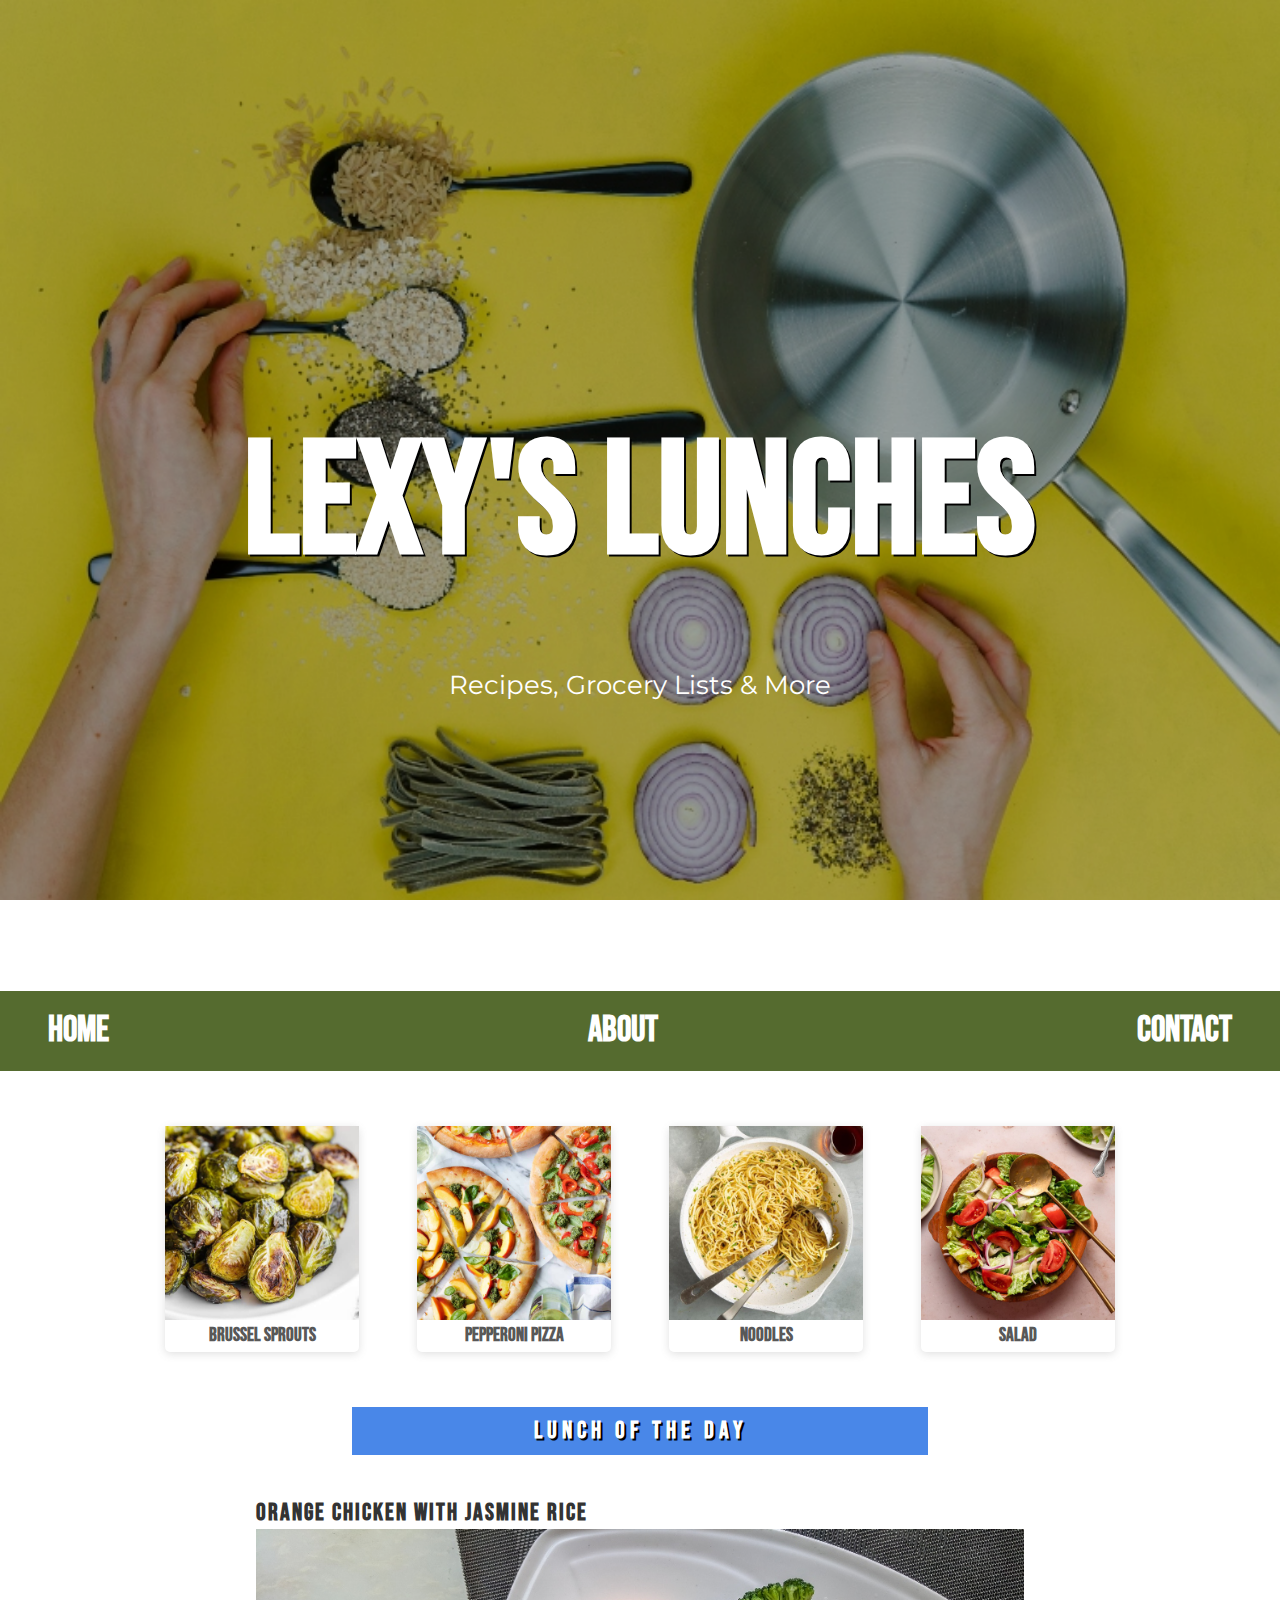
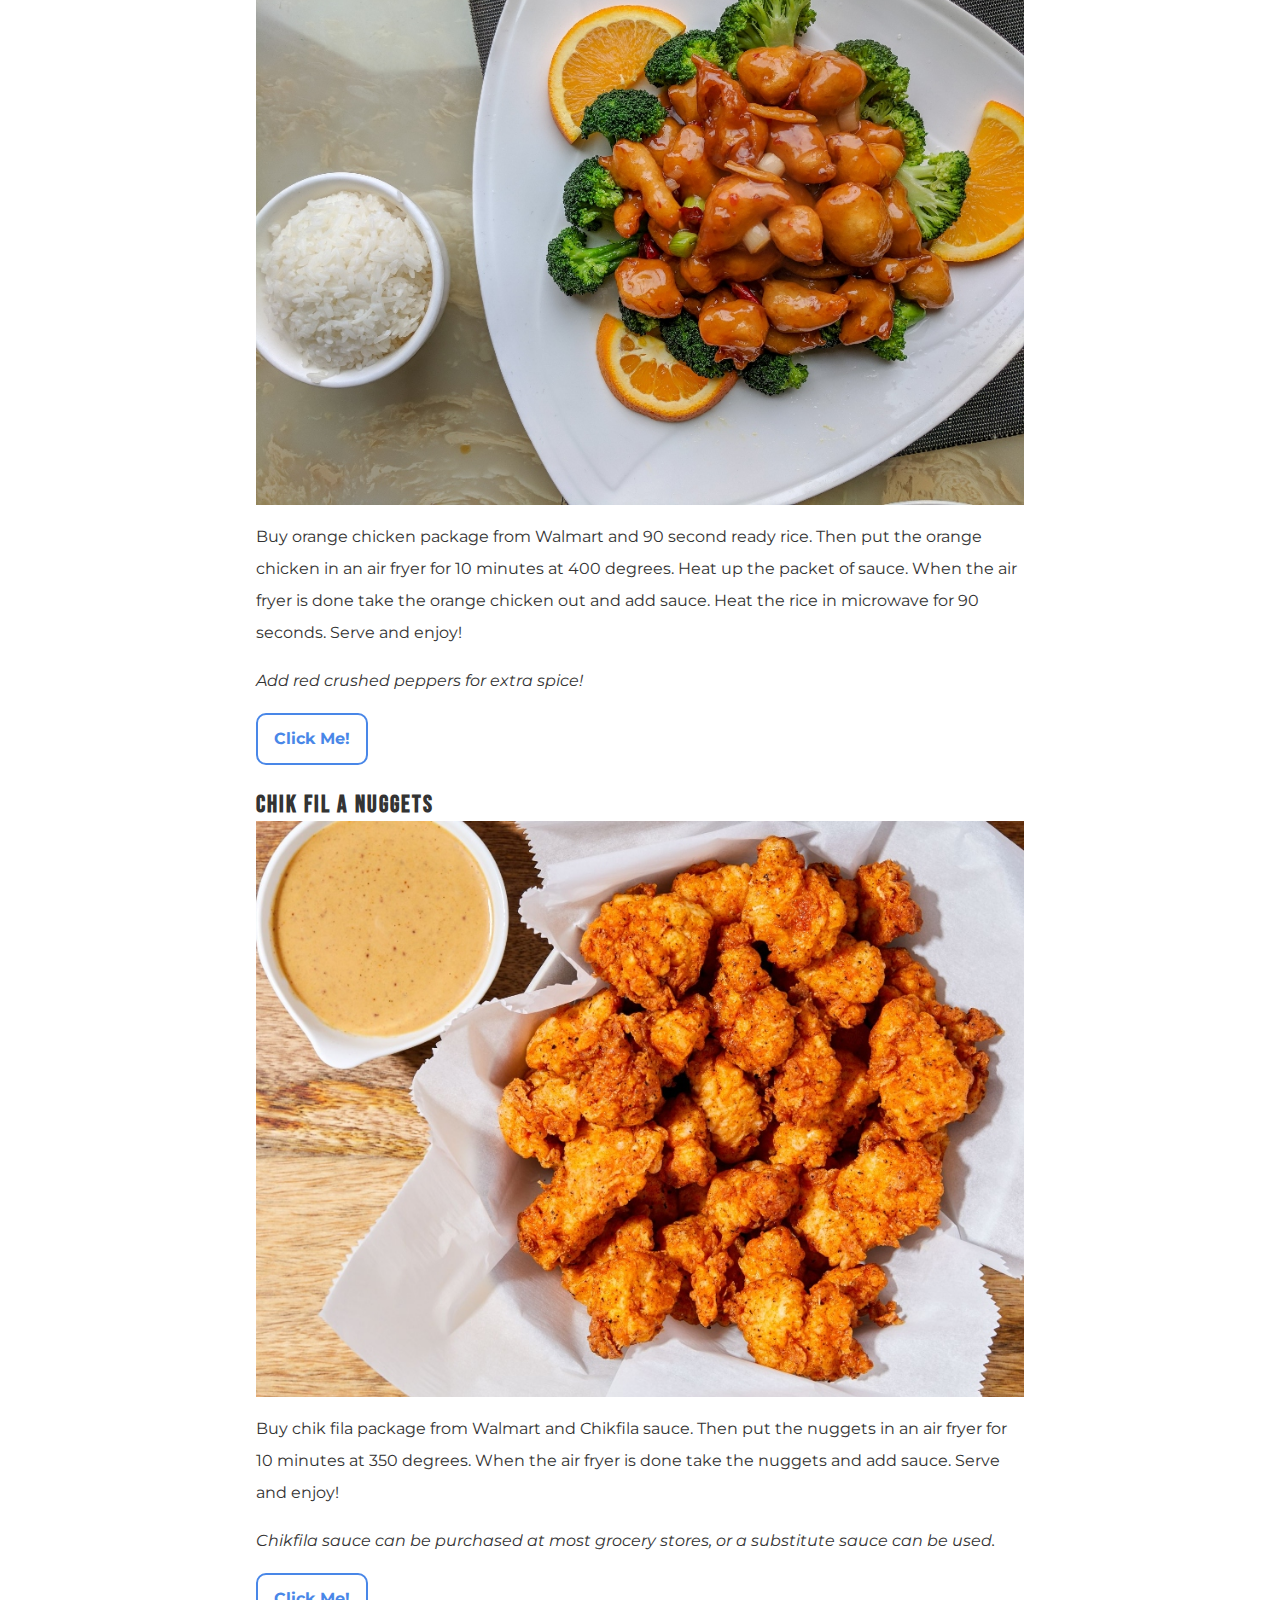
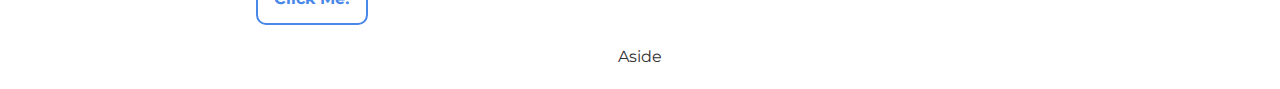
==== index.html @ 555eebdd "commit" ====
<!DOCTYPE html>
<html lang="en">

<head>
  <title>fagrell web page</title>
  <meta charset="UTF-8" />
  <meta http-equiv="X-UA-Compatible" content="IE=edge" />
  <meta name="viewport" content="width=device-width, initial-scale=1.0" />
  <meta name="description" content="Alexa Fagrell's first web site for Intro to Web Development
" />
  <link rel="apple-touch-icon" sizes="180x180" href="./images/apple-touch-icon.png" />
  <link rel="icon" type="image/png" sizes="32x32" href="./images/favicon-32x32.png" />
  <link rel="icon" type="image/png" sizes="16x16" href="./images/favicon-16x16.png" />
  <link rel="manifest" href="./images/site.webmanifest" />
  <link rel="mask-icon" href="./images/safari-pinned-tab.svg" color="#5bbad5" />
  <link rel="shortcut icon" href="images/favicon.ico" />
  <meta name="msapplication-TileColor" content="#da532c" />
  <meta name="msapplication-config" content="./images/browserconfig.xml" />
  <meta name="theme-color" content="#ffffff" />
  <link rel="stylesheet" href="styles/normalize.css" />
  <link rel="preconnect" href="https://fonts.googleapis.com" />
  <link rel="preconnect" href="https://fonts.gstatic.com" crossorigin />
  <link href="https://fonts.googleapis.com/css2?family=Bebas+Neue&family=Montserrat:wght@200&display=swap"
    rel="stylesheet" />
  <link rel="stylesheet" href="styles/main.css" />
</head>

<body>
  <section class="hero">
    <picture>
      <source media="(min-width: 768px)" srcset="images/hero768.jpg" />
      <source media="(min-width: 1920px)" srcset="images/hero1920.jpg" />
      <source media="(min-width: 380px)" srcset="images/hero380.jpg" />
      <img class="pot" src="images/hero768.jpg" alt="Pot and hand holding cooking utensils with spices" />
    </picture>
    <div class="hero-text">
      <h1 class="hero">Lexy's Lunches</h1>
      <p class="subtitle">Recipes, Grocery Lists & More</p>
    </div>
  </section>
  <header class="max">
    <nav>
      <div class="menu-icon">
        <svg viewbox="0 0 60 60" width="40px" height="40px">
          <line x1="5%" y1="50%" x2="95%" y2="50%" />
          <line x1="5%" y1="50%" x2="95%" y2="50%" />
        </svg>
      </div>
      <ul class="menu">
        <li><a class="page">Home</a></li>
        <li><a class="page" href="about/">About</a></li>
        <li><a class="page" href="contact/">Contact </a></li>
      </ul>
    </nav>
  </header>
  <section class="cards">
    <div class="group">
      <a class="card">
        <img src="images/brussel-480.jpg" loading="lazy" alt="Air Friend Brussel Sprouts" width="480" height="480" />
        <p class=" inner-text">Brussel Sprouts</p>
      </a>
      <a class="card">
        <img src="images/pizza-card-480_.jpg" loading="lazy" alt="Pepperoni Pizza" width="480" height="480" />
        <p class="inner-text">Pepperoni Pizza</p>
      </a>
    </div>
    <div class="group">
      <a class="card">
        <img src="images/noodles-card-480.jpg" loading="lazy" alt="Noodles" width="480" height="480" />
        <p class="inner-text">Noodles</p>
      </a>
      <a class="card">
        <img src="images/salad-card-480.jpg" loading="lazy" alt="Salad" width="480" height="480" />
        <p class="inner-text">Salad</p>
      </a>
    </div>
  </section>
  <main>
    <h2 class="lunch">LUNCH OF THE DAY</h2>
    <article class="panel">
      <h2>Orange Chicken with Jasmine Rice</h2>
      <img class="left" src="images/orangechicken.jpg" alt="Plate of Orange Chicken with Rice" width="900"
        height="675" />
      <p>
        Buy orange chicken package from Walmart and 90 second ready rice. Then
        put the orange chicken in an air fryer for 10 minutes at 400 degrees.
        Heat up the packet of sauce. When the air fryer is done take the
        orange chicken out and add sauce. Heat the rice in microwave for 90
        seconds. Serve and enjoy!
      </p>
      <p>
        <em> Add red crushed peppers for extra spice! </em>
      </p>
      <a class="button">Click Me!</a>
    </article>
    <article class="panel">
      <h2>Chik Fil A Nuggets</h2>
      <img class="left" src="images/chicken900.jpg" alt="Chik fil a Chicken" width="900" height="675" />
      <p>
        Buy chik fila package from Walmart and Chikfila sauce. Then put the
        nuggets in an air fryer for 10 minutes at 350 degrees. When the air
        fryer is done take the nuggets and add sauce. Serve and enjoy!
      </p>
      <p>
        <em>
          Chikfila sauce can be purchased at most grocery stores, or a
          substitute sauce can be used.
        </em>
      </p>
      <a class="button">Click Me!</a>
    </article>
  </main>
  <footer>
    <aside>
      <p>Aside</p>
    </aside>
  </footer>
</body>

</html>
---- styles/main.css ----
* {
  box-sizing: border-box;
}

:root {
  --color-main: #585858;
  --color-highlight: #4987e8;
  --color-highlight-light: #eeff42;
  --color-text: #333;
  --color-off-white: #e6f1ff;
}

body {
  display: flex;
  flex-direction: column;
  align-items: center;
  font-family: "Montserrat", "Sans Serif";
  margin: 0px;
  line-height: 2em;
  color: var(--color-text);
}
main {
  padding: 0 1rem;
  max-width: 50rem;
}

h1 {
  line-height: 2rem;
  padding: 1rem;
}

h2 {
  line-height: 1rem;
  margin: 2rem 0 0.5rem;
  font-family: "Bebas Neue";
  letter-spacing: 2px;
}
h3 {
  line-height: 7rem;
  padding: 1rem;
  font-size: 15px;
}
.menu {
  list-style: none;
  background-color: #556b2f;
  display: flex;
  margin: 0;
  justify-content: space-between;
  margin-bottom: 50px;
  font-size: 30px;
  padding: 1.5rem 3rem;
}
.menu-icon svg {
  width: 80px;
  height: auto;
}

.menu-icon line {
  stroke: var(--color-highlight));
  stroke-width: 6px;
  stroke-linecap: round;
  transform-origin: center;
  transition: transform 300ms ease, background-color 300ms;
}

.menu-icon line:first-child {
  transform: translateY(16%);
}

.menu-icon line:last-child {
  transform: translateY(-16%);
}

.menu-icon svg:hover line {
  stroke: var(--color-highlight-light);
}
.close line {
  stroke: #556b2f;
}

.close line:first-child {
  transform: rotate(135deg);
}

.close line:last-child {
  transform: rotate(-135deg);
}

picture img {
  max-width: none;
}
img {
  width: 100%;
  height: auto;
  display: block;
}

svg {
  width: 200px;
}

/* temp fix to size about img */
img[srcset] {
  width: 50%;
  height: auto;
  margin: 2rem auto;
}

/* temporary fix to size svg images */
img[src$="svg"] {
  width: 200px;
}
a {
  text-decoration: none;
  color: var(--color-main);
  transition: color 200ms;
}
a[href]:hover {
  color: var(--color-highlight-light);
}

.button {
  border: 2px solid var(--color-highlight);
  border-radius: 10px;
  font-weight: bold;
  color: #4987e8;
  cursor: pointer;
  background-color: var(--color-highlight-light) transition;
  background-color: 300ms ease;
  display: inline-block;
  padding: 0.5rem 1rem;
}
.button:hover {
  background-color: var(--color-off-white);
}

.hero {
  align-self: stretch;
  position: relative;
  text-align: center;
  color: white;
}
.hero img {
  height: 100vh;
  object-fit: cover;
}

.hero h1 {
  font-size: clamp(10rem, -0.875rem + 8.333333vw, 20rem);
  text-shadow: 2px 2px #000;
  font-weight: bold;
  font-family: "Bebas Neue";
  margin-top: 299px;
}
.hero-text {
  height: 100%;
  display: flex;
  flex-direction: column;
  justify-content: center;
  align-items: center;
  position: absolute;
  inset: 0 0 0 0;
  background-color: rgba(0, 0, 0, 0.3);
}
.title {
  height: 20%;
  font-size: 12vw !important;
  margin: 0 !important;
  padding: 0;
}
.subtitle {
  font-size: 2vw !important;
}

.card {
  display: flex;
  flex-direction: column;
  max-width: 480px;
  height: fit-content;
  border-radius: 5px;
  margin: 5px;
  box-shadow: rgba(99, 99, 99, 0.2) 0px 2px 8px 0px;
  transition: box-shadow 500ms ease;
}
.card:hover {
  box-shadow: 0px 0px 8px rgba(0, 0, 0, 0.6);
  cursor: pointer;
}
.cards {
  width: 75%;
  display: flex;
  flex-direction: column;
  gap: 3rem;
  margin: auto;
}
.group {
  gap: 3rem;
  align-items: center;
  display: flex;
  flex-direction: column;
}

.inner-text {
  flex-direction: row;
  width: 100%;
  height: 100%;
  text-align: center;
  margin: 0%;
  padding: 0%;
  font-weight: bold;
  font-family: "Bebas Neue";
  font-size: larger;
}

.page {
  text-decoration: none;
  color: white;
  font-size: larger;
  font-weight: bold;
  font-family: "Bebas Neue";
  width: 100%;
}
.page[href]:hover {
  text-decoration: underline;
  color: var(--color-highlight-light);
}
.max {
  width: 100%;
}

.lunch {
  text-align: center;
  background-color: #4987e8;
  width: 75%;
  color: white;
  text-shadow: 2px 2px #000;
  letter-spacing: 5px;
  font-family: "Bebas Neue";
  padding: 1rem;
  margin: auto;
  margin-top: 50px;
  margin-bottom: 50px;
}

@media (min-width: 401px) {
  .group {
    flex-direction: row;
  }
}

@media (min-width: 801px) {
  .cards {
    flex-direction: row;
    gap: 3rem;
    width: 75%;
    margin: auto;
  }
  .group {
    flex-direction: row;
  }
}
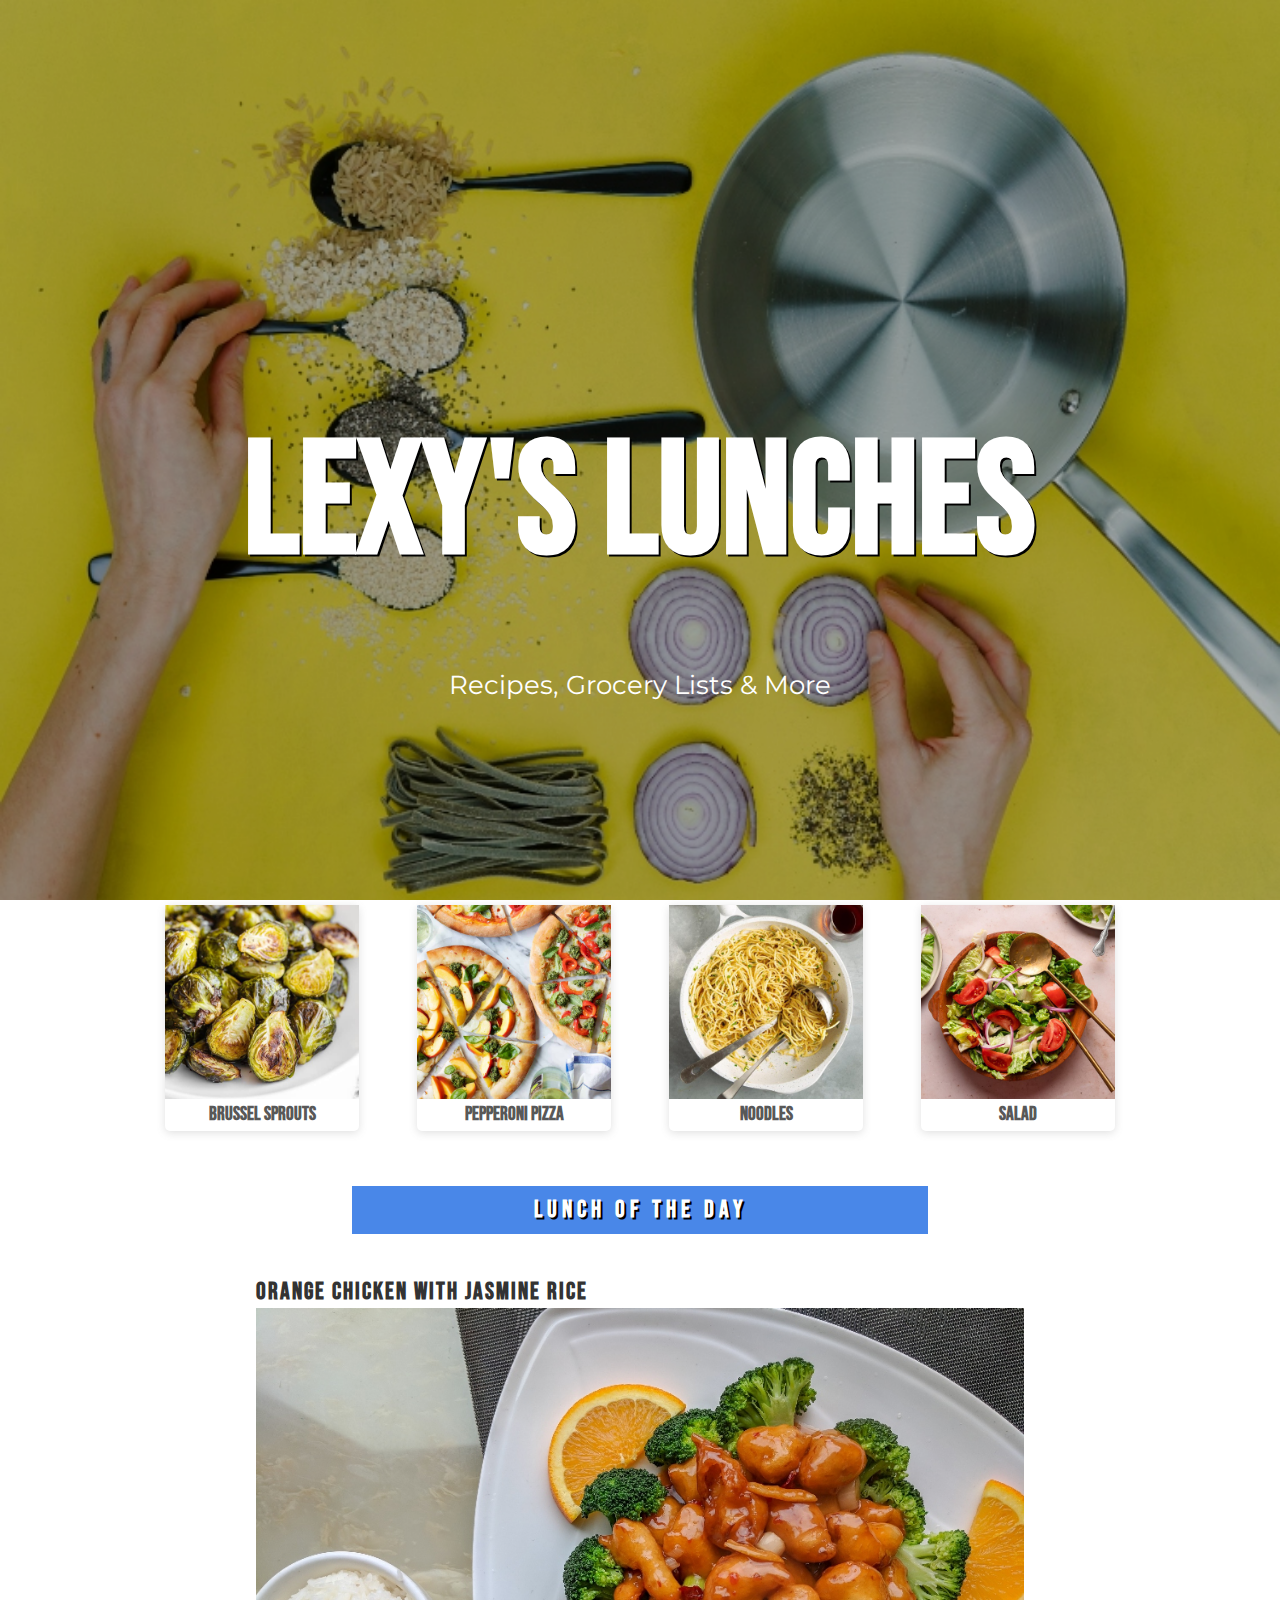
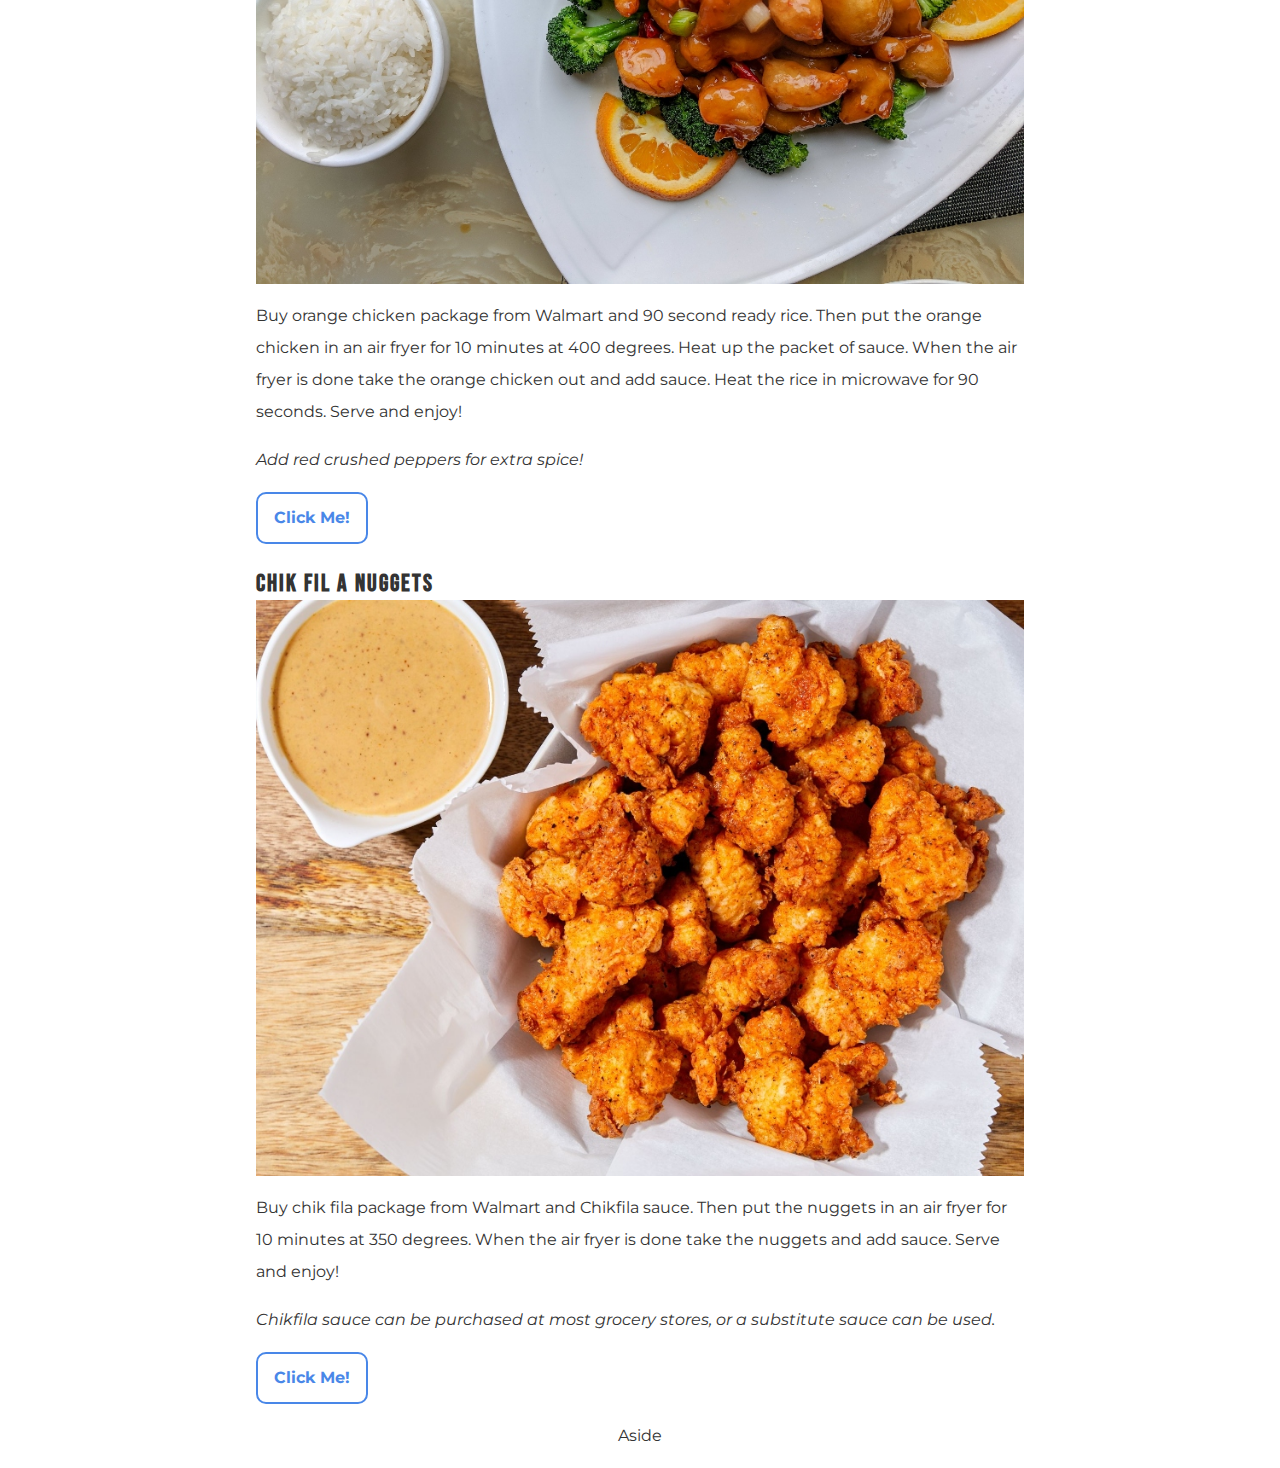
==== commit c0f072f3: "commit" ====
--- a/index.html
+++ b/index.html
@@ -115,6 +115,11 @@
       <p>Aside</p>
     </aside>
   </footer>
+  <script>
+    document.querySelector(".menu-icon").addEventListener("click", function () {
+      this.parentElement.classList.toggle("close");
+    });
+  </script>
 </body>
 
 </html>--- a/styles/main.css
+++ b/styles/main.css
@@ -51,12 +51,14 @@
   padding: 1.5rem 3rem;
 }
 .menu-icon svg {
-  width: 80px;
+  width: 100%;
+  position: fixed;
   height: auto;
+  z-index: 1
 }
 
 .menu-icon line {
-  stroke: var(--color-highlight));
+  stroke: var(--color-text));
   stroke-width: 6px;
   stroke-linecap: round;
   transform-origin: center;
@@ -73,6 +75,21 @@
 
 .menu-icon svg:hover line {
   stroke: var(--color-highlight-light);
+}
+header ul {
+  position: absolute;
+  opacity: 0;
+  transform: translateX(-100vw);
+  transition: transform 300ms ease;
+}
+
+.close ul {
+  opacity: 1;
+  transform: translateX(0);
+  position: fixed;
+  inset: 0 0 0 0;
+  flex-direction: column;
+  background-color: var(--color-highlight);
 }
 .close line {
   stroke: #556b2f;
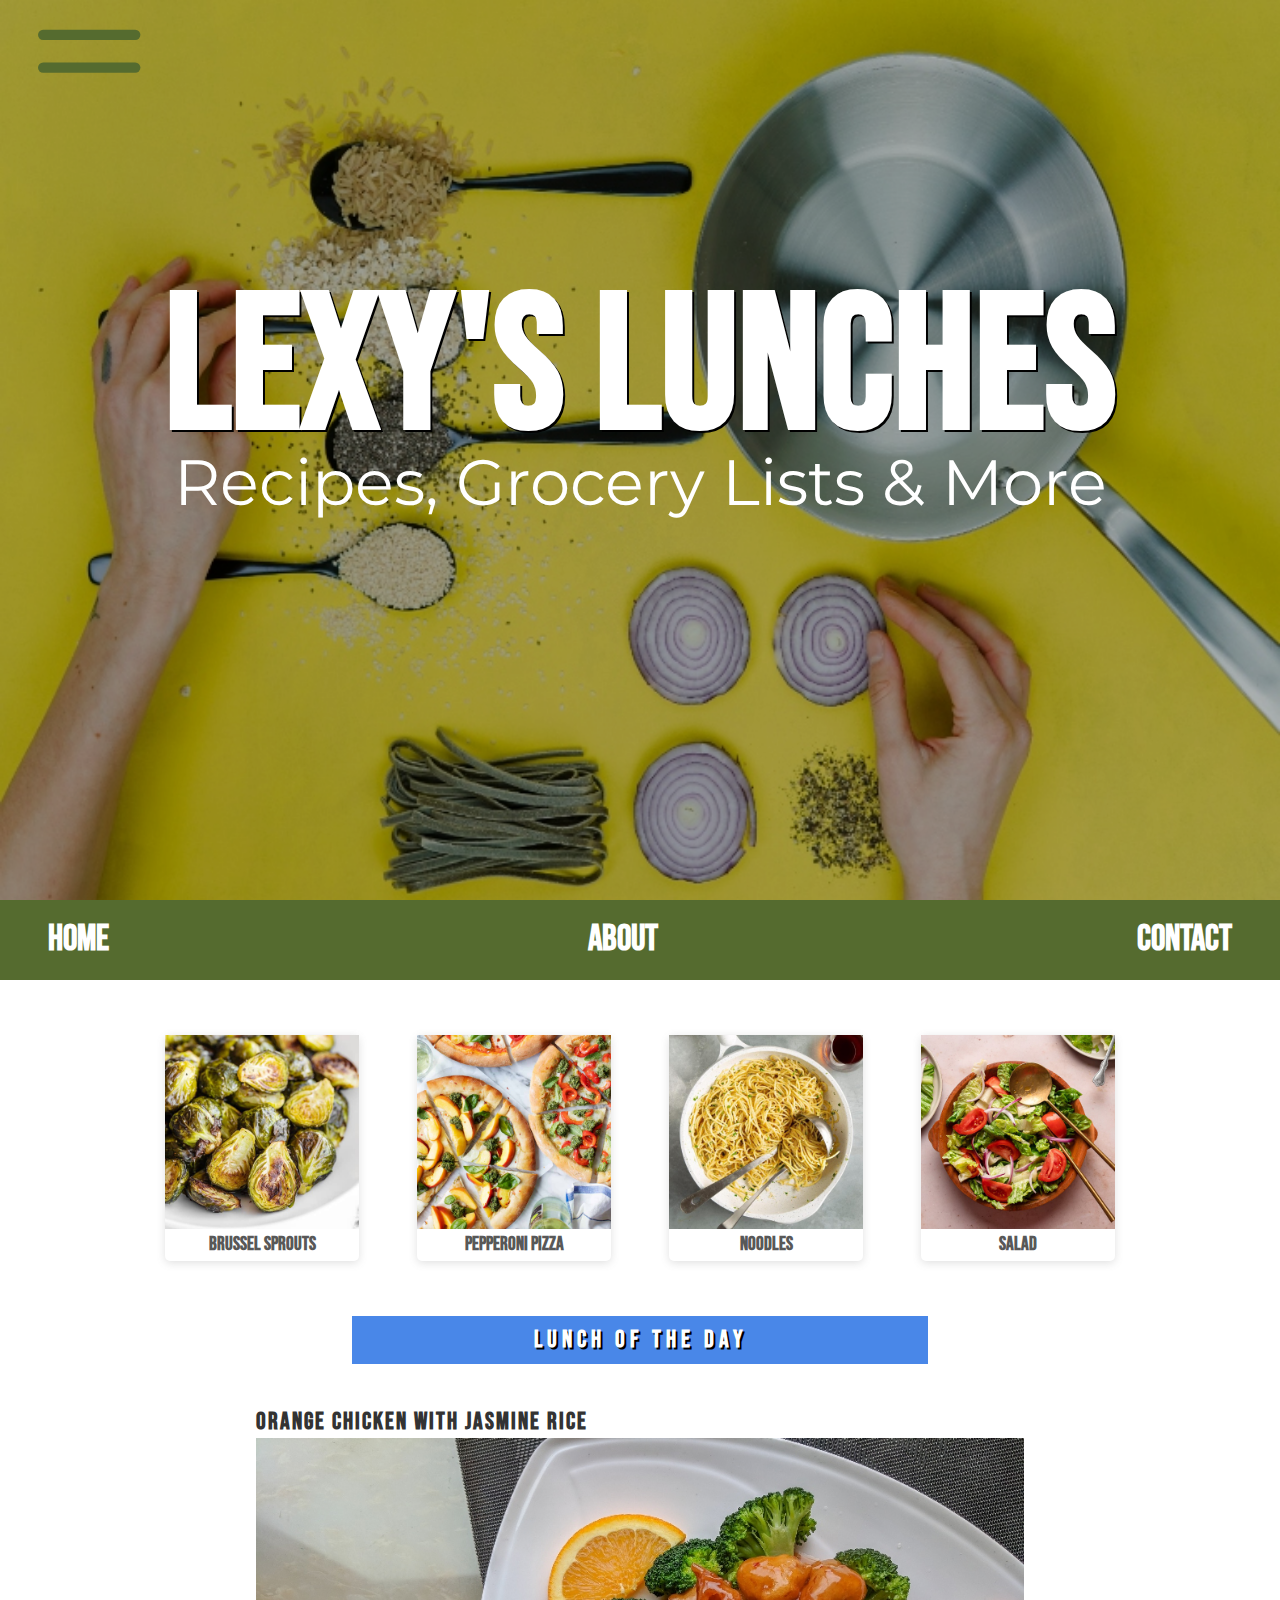
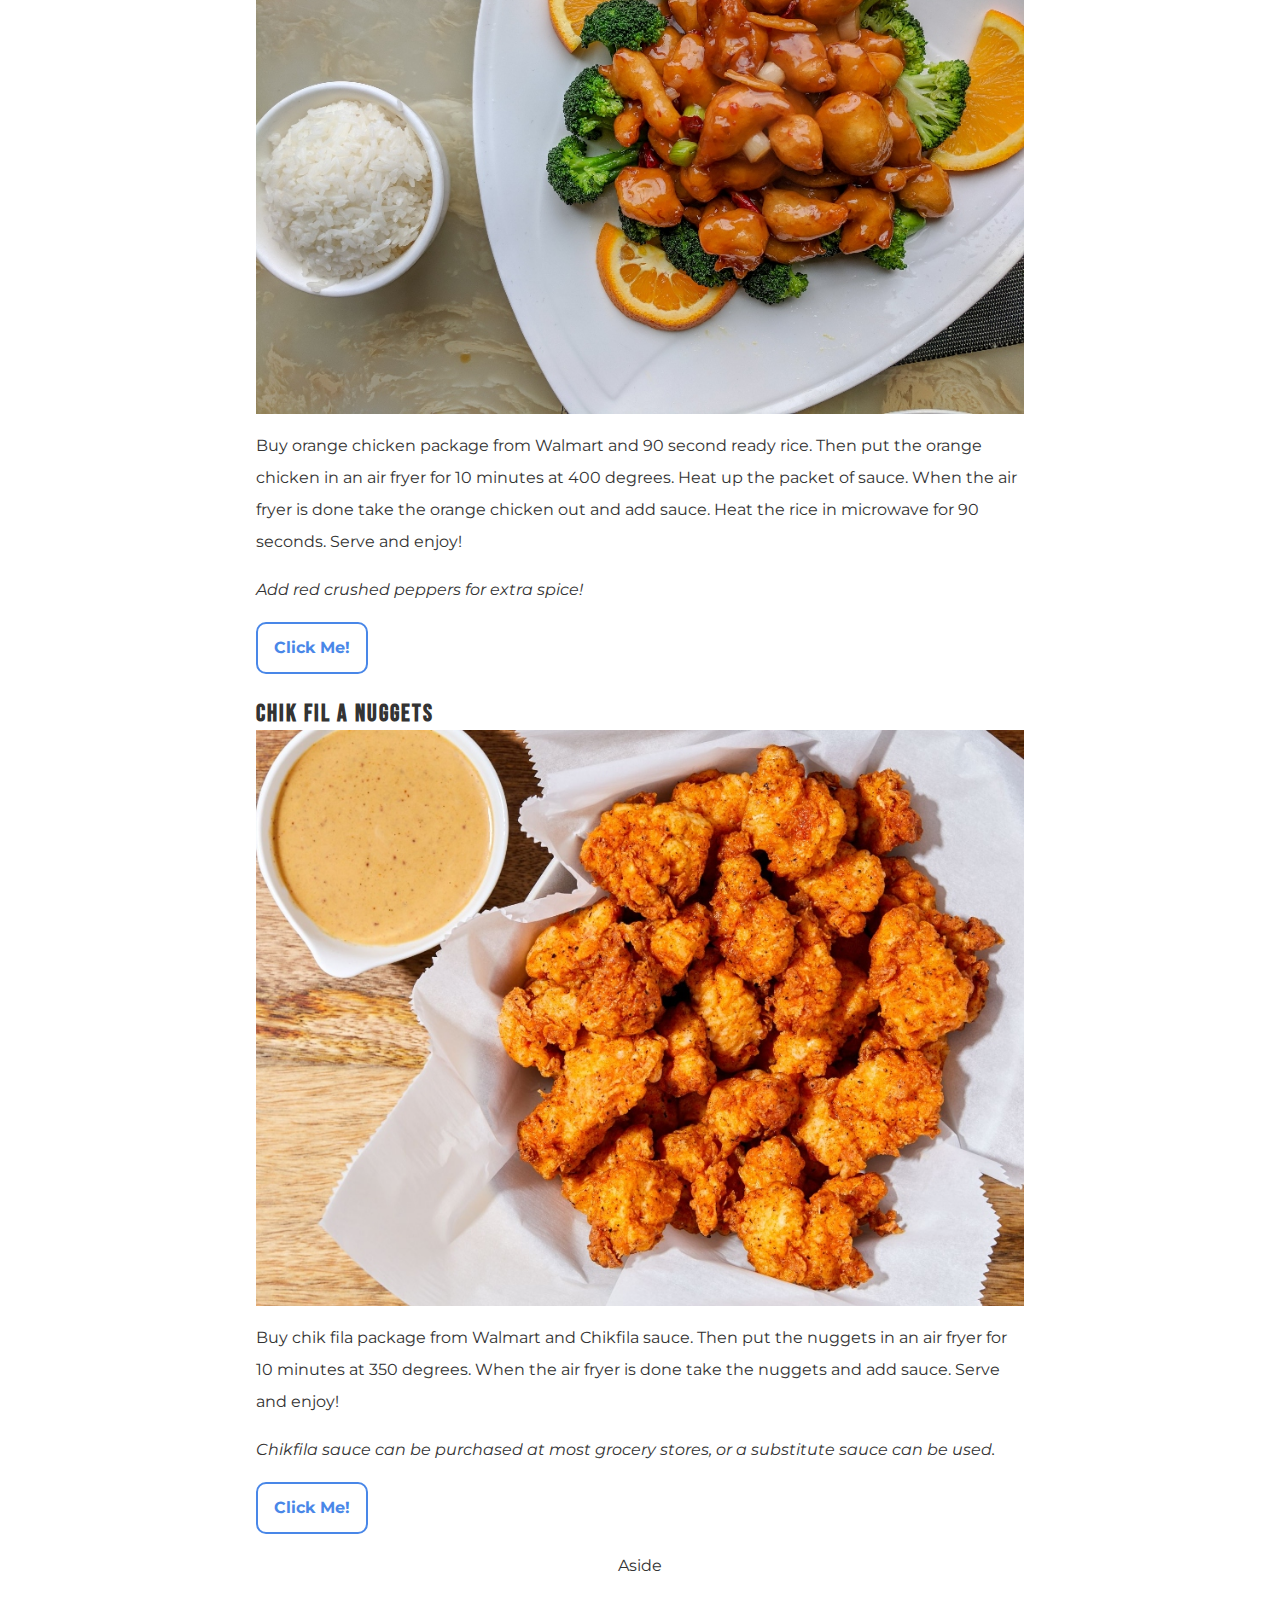
==== commit 9164ed71: "commit" ====
--- a/index.html
+++ b/index.html
@@ -26,6 +26,12 @@
 </head>
 
 <body>
+  <div class="menu-icon">
+    <svg viewbox="0 0 60 60" width="40px" height="40px">
+      <line x1="5%" y1="50%" x2="95%" y2="50%" />
+      <line x1="5%" y1="50%" x2="95%" y2="50%" />
+    </svg>
+  </div>
   <section class="hero">
     <picture>
       <source media="(min-width: 768px)" srcset="images/hero768.jpg" />
@@ -34,25 +40,20 @@
       <img class="pot" src="images/hero768.jpg" alt="Pot and hand holding cooking utensils with spices" />
     </picture>
     <div class="hero-text">
-      <h1 class="hero">Lexy's Lunches</h1>
+      <h1 class="title">Lexy's Lunches</h1>
       <p class="subtitle">Recipes, Grocery Lists & More</p>
     </div>
   </section>
-  <header class="max">
-    <nav>
-      <div class="menu-icon">
-        <svg viewbox="0 0 60 60" width="40px" height="40px">
-          <line x1="5%" y1="50%" x2="95%" y2="50%" />
-          <line x1="5%" y1="50%" x2="95%" y2="50%" />
-        </svg>
-      </div>
+  <div class="max">
+    <nav class="nav">
+
       <ul class="menu">
         <li><a class="page">Home</a></li>
         <li><a class="page" href="about/">About</a></li>
         <li><a class="page" href="contact/">Contact </a></li>
       </ul>
     </nav>
-  </header>
+  </div>
   <section class="cards">
     <div class="group">
       <a class="card">
--- a/styles/main.css
+++ b/styles/main.css
@@ -51,14 +51,15 @@
   padding: 1.5rem 3rem;
 }
 .menu-icon svg {
-  width: 100%;
+  width: 8%;
   position: fixed;
   height: auto;
-  z-index: 1
+  z-index: 1;
+  left: 3%;
 }
 
 .menu-icon line {
-  stroke: var(--color-text));
+  stroke: #556b2f;
   stroke-width: 6px;
   stroke-linecap: round;
   transform-origin: center;
@@ -74,7 +75,7 @@
 }
 
 .menu-icon svg:hover line {
-  stroke: var(--color-highlight-light);
+  stroke: #556b2f;
 }
 header ul {
   position: absolute;
@@ -84,15 +85,18 @@
 }
 
 .close ul {
+  padding-top: 12%;
+  height: 100%;
   opacity: 1;
   transform: translateX(0);
+  transition-duration: 0.5s;
   position: fixed;
   inset: 0 0 0 0;
   flex-direction: column;
   background-color: var(--color-highlight);
 }
 .close line {
-  stroke: #556b2f;
+  stroke: var(--color-highlight-light);
 }
 
 .close line:first-child {
@@ -163,13 +167,15 @@
 }
 
 .hero h1 {
+  margin: 0;
+  margin-bottom: 15px;
   font-size: clamp(10rem, -0.875rem + 8.333333vw, 20rem);
   text-shadow: 2px 2px #000;
   font-weight: bold;
   font-family: "Bebas Neue";
-  margin-top: 299px;
 }
 .hero-text {
+  width: 100%
   height: 100%;
   display: flex;
   flex-direction: column;
@@ -180,13 +186,12 @@
   background-color: rgba(0, 0, 0, 0.3);
 }
 .title {
-  height: 20%;
-  font-size: 12vw !important;
+  font-size: 15vw !important;
   margin: 0 !important;
-  padding: 0;
+  padding: 20;
 }
 .subtitle {
-  font-size: 2vw !important;
+  font-size: 5vw !important;
 }
 
 .card {
@@ -276,3 +281,12 @@
     flex-direction: row;
   }
 }
+
+@media (min-width: 500px) {
+  .title {
+    font-size: 25vw;
+  }
+  .subtitle {
+    font-size: 20vw;
+  }
+}
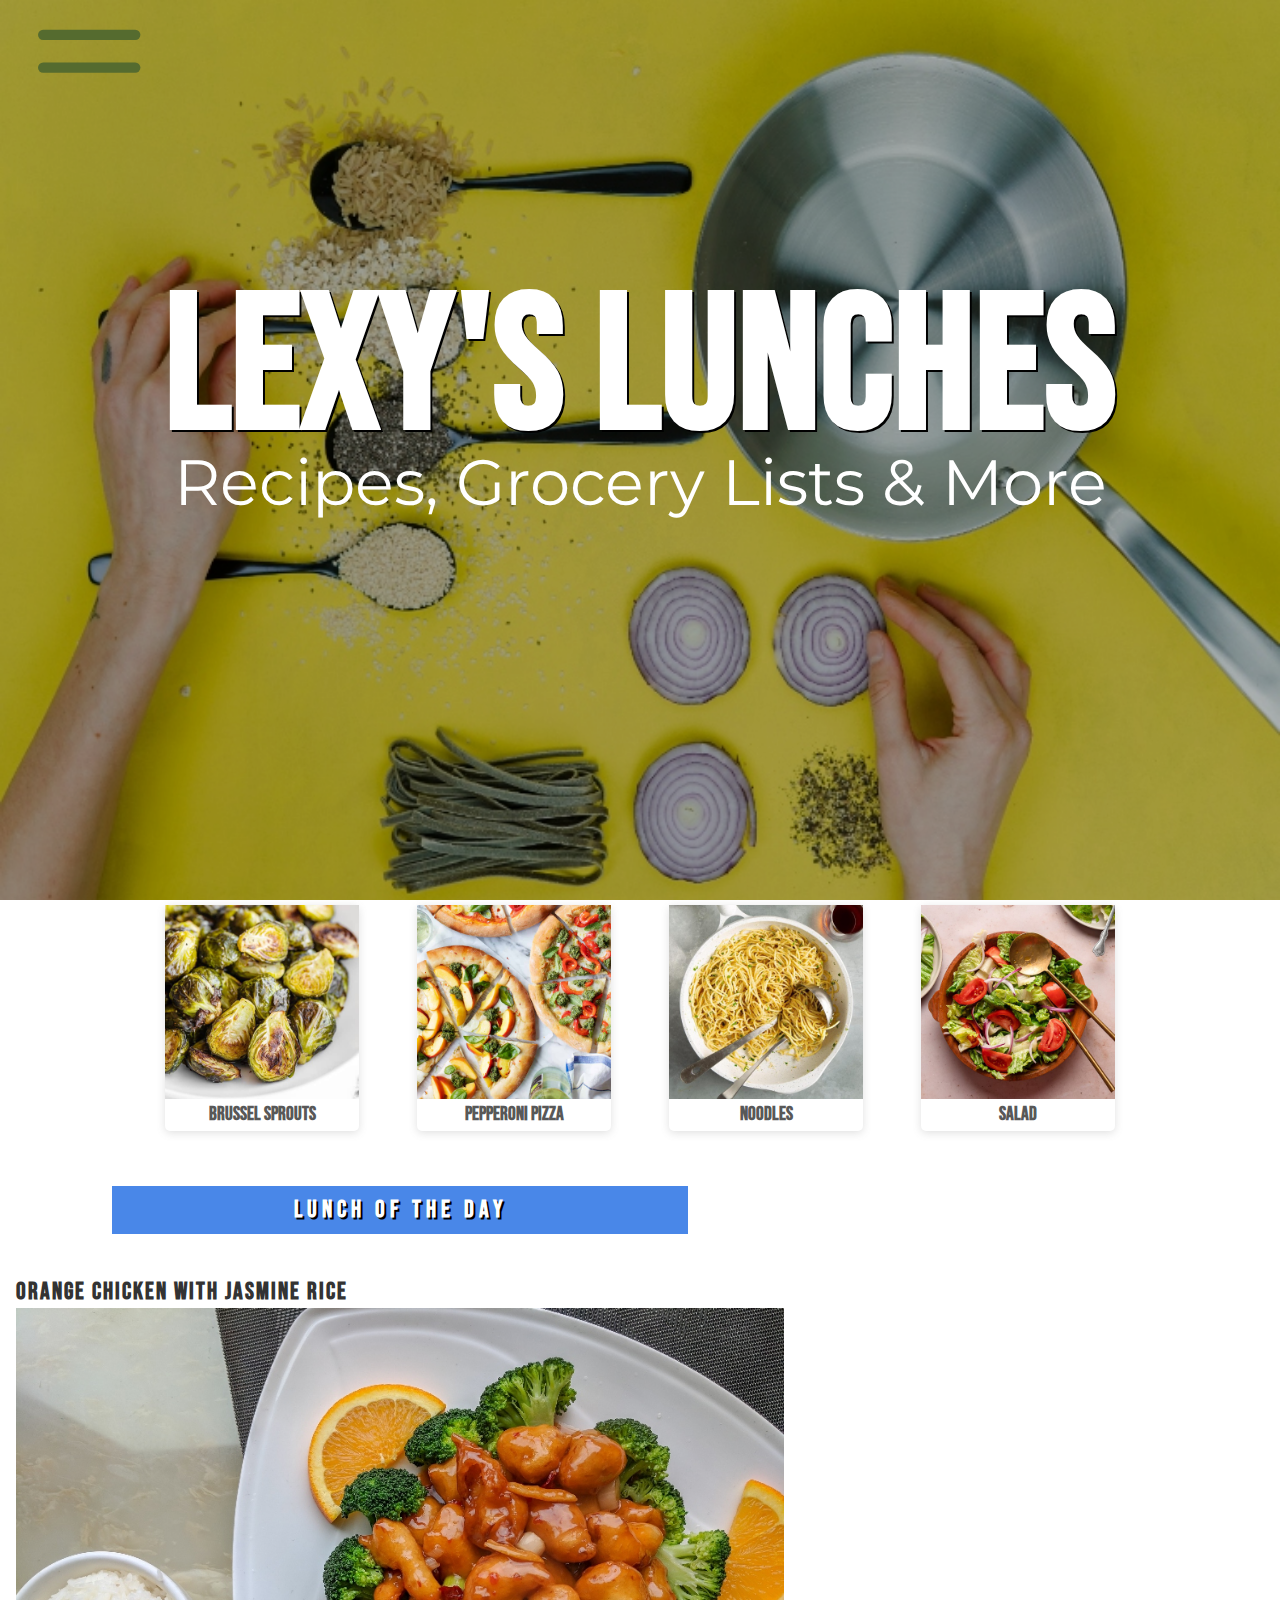
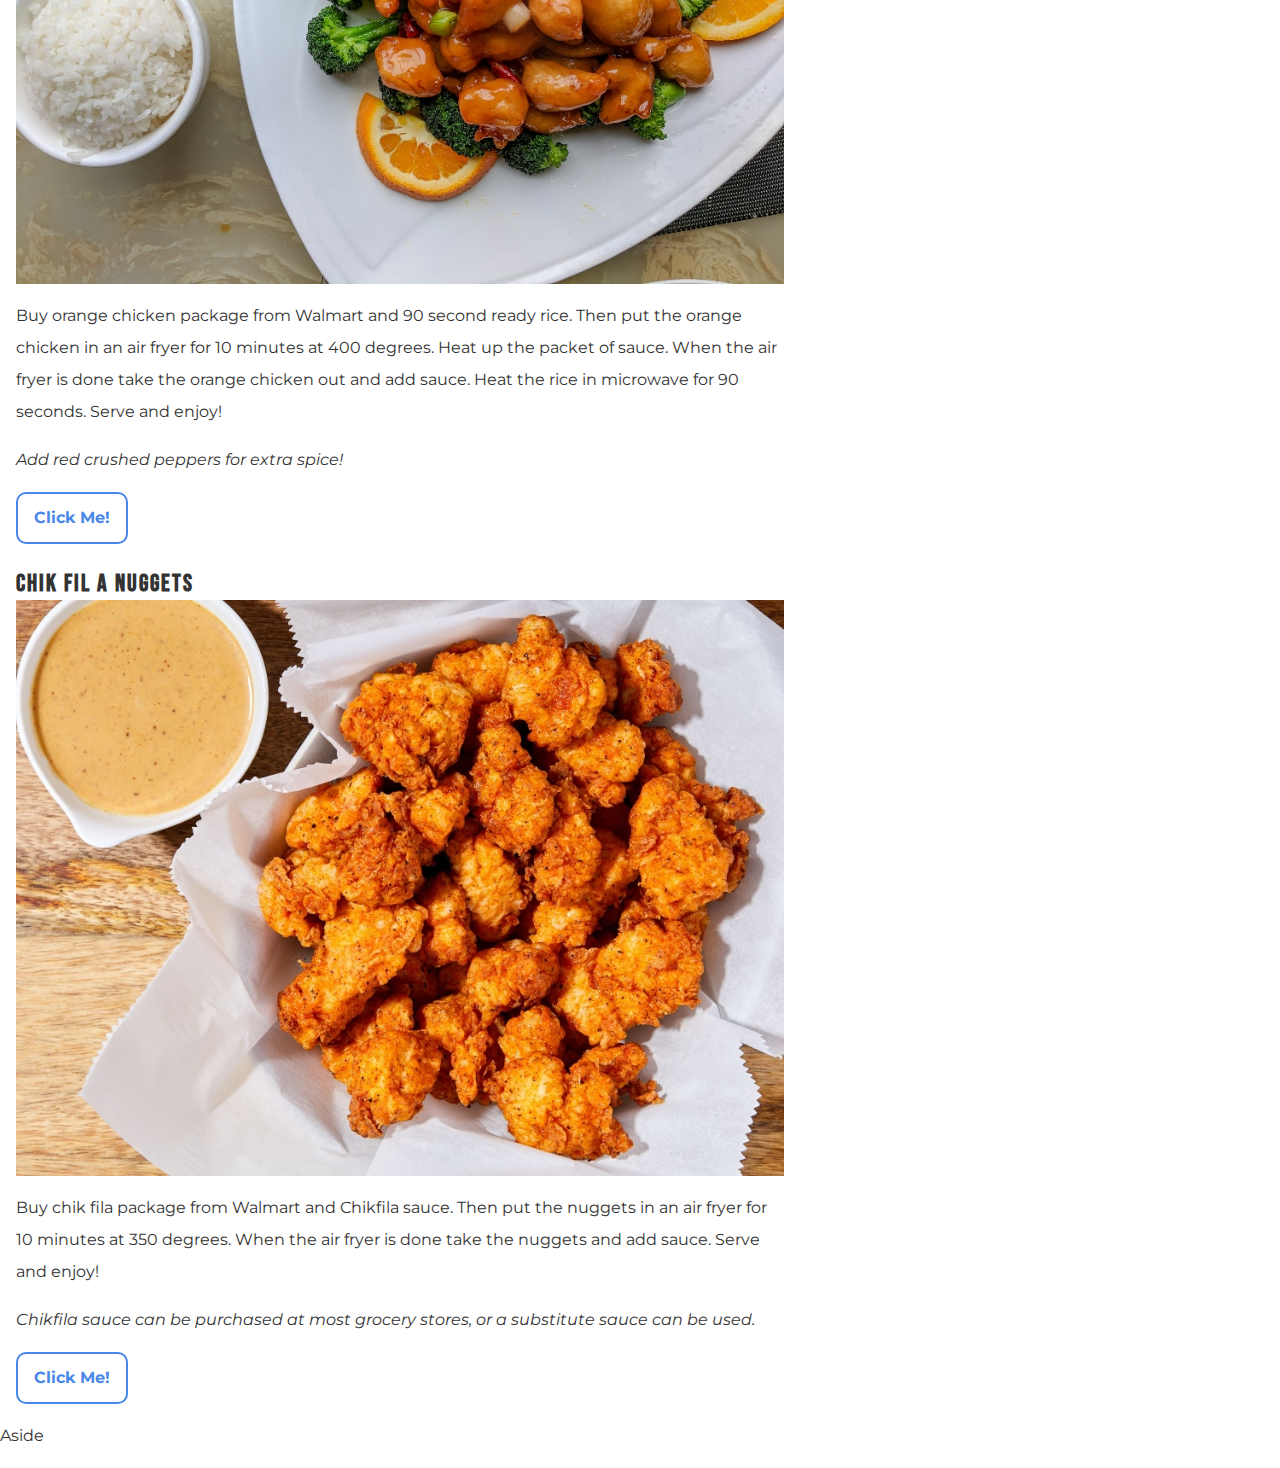
==== commit fe979ad4: "commit" ====
--- a/index.html
+++ b/index.html
@@ -26,101 +26,101 @@
 </head>
 
 <body>
-  <div class="menu-icon">
+  <header class="menu-icon">
     <svg viewbox="0 0 60 60" width="40px" height="40px">
       <line x1="5%" y1="50%" x2="95%" y2="50%" />
       <line x1="5%" y1="50%" x2="95%" y2="50%" />
     </svg>
-  </div>
-  <section class="hero">
-    <picture>
-      <source media="(min-width: 768px)" srcset="images/hero768.jpg" />
-      <source media="(min-width: 1920px)" srcset="images/hero1920.jpg" />
-      <source media="(min-width: 380px)" srcset="images/hero380.jpg" />
-      <img class="pot" src="images/hero768.jpg" alt="Pot and hand holding cooking utensils with spices" />
-    </picture>
-    <div class="hero-text">
-      <h1 class="title">Lexy's Lunches</h1>
-      <p class="subtitle">Recipes, Grocery Lists & More</p>
     </div>
-  </section>
-  <div class="max">
-    <nav class="nav">
+    <section class="hero">
+      <picture>
+        <source media="(min-width: 768px)" srcset="images/hero768.jpg" />
+        <source media="(min-width: 1920px)" srcset="images/hero1920.jpg" />
+        <source media="(min-width: 380px)" srcset="images/hero380.jpg" />
+        <img class="pot" src="images/hero768.jpg" alt="Pot and hand holding cooking utensils with spices" />
+      </picture>
+      <div class="hero-text">
+        <h1 class="title">Lexy's Lunches</h1>
+        <p class="subtitle">Recipes, Grocery Lists & More</p>
+      </div>
+    </section>
+    <div class="max">
+      <nav class="nav">
 
-      <ul class="menu">
-        <li><a class="page">Home</a></li>
-        <li><a class="page" href="about/">About</a></li>
-        <li><a class="page" href="contact/">Contact </a></li>
-      </ul>
-    </nav>
-  </div>
-  <section class="cards">
-    <div class="group">
-      <a class="card">
-        <img src="images/brussel-480.jpg" loading="lazy" alt="Air Friend Brussel Sprouts" width="480" height="480" />
-        <p class=" inner-text">Brussel Sprouts</p>
-      </a>
-      <a class="card">
-        <img src="images/pizza-card-480_.jpg" loading="lazy" alt="Pepperoni Pizza" width="480" height="480" />
-        <p class="inner-text">Pepperoni Pizza</p>
-      </a>
+        <ul class="menu">
+          <li><a class="page">Home</a></li>
+          <li><a class="page" href="about/">About</a></li>
+          <li><a class="page" href="contact/">Contact </a></li>
+        </ul>
+      </nav>
     </div>
-    <div class="group">
-      <a class="card">
-        <img src="images/noodles-card-480.jpg" loading="lazy" alt="Noodles" width="480" height="480" />
-        <p class="inner-text">Noodles</p>
-      </a>
-      <a class="card">
-        <img src="images/salad-card-480.jpg" loading="lazy" alt="Salad" width="480" height="480" />
-        <p class="inner-text">Salad</p>
-      </a>
-    </div>
-  </section>
-  <main>
-    <h2 class="lunch">LUNCH OF THE DAY</h2>
-    <article class="panel">
-      <h2>Orange Chicken with Jasmine Rice</h2>
-      <img class="left" src="images/orangechicken.jpg" alt="Plate of Orange Chicken with Rice" width="900"
-        height="675" />
-      <p>
-        Buy orange chicken package from Walmart and 90 second ready rice. Then
-        put the orange chicken in an air fryer for 10 minutes at 400 degrees.
-        Heat up the packet of sauce. When the air fryer is done take the
-        orange chicken out and add sauce. Heat the rice in microwave for 90
-        seconds. Serve and enjoy!
-      </p>
-      <p>
-        <em> Add red crushed peppers for extra spice! </em>
-      </p>
-      <a class="button">Click Me!</a>
-    </article>
-    <article class="panel">
-      <h2>Chik Fil A Nuggets</h2>
-      <img class="left" src="images/chicken900.jpg" alt="Chik fil a Chicken" width="900" height="675" />
-      <p>
-        Buy chik fila package from Walmart and Chikfila sauce. Then put the
-        nuggets in an air fryer for 10 minutes at 350 degrees. When the air
-        fryer is done take the nuggets and add sauce. Serve and enjoy!
-      </p>
-      <p>
-        <em>
-          Chikfila sauce can be purchased at most grocery stores, or a
-          substitute sauce can be used.
-        </em>
-      </p>
-      <a class="button">Click Me!</a>
-    </article>
-  </main>
-  <footer>
-    <aside>
-      <p>Aside</p>
-    </aside>
-  </footer>
-  <script>
-    document.querySelector(".menu-icon").addEventListener("click", function () {
-      this.parentElement.classList.toggle("close");
-    });
-  </script>
+    <section class="cards">
+      <div class="group">
+        <a class="card">
+          <img src="images/brussel-480.jpg" loading="lazy" alt="Air Friend Brussel Sprouts" width="480" height="480" />
+          <p class=" inner-text">Brussel Sprouts</p>
+        </a>
+        <a class="card">
+          <img src="images/pizza-card-480_.jpg" loading="lazy" alt="Pepperoni Pizza" width="480" height="480" />
+          <p class="inner-text">Pepperoni Pizza</p>
+        </a>
+      </div>
+      <div class="group">
+        <a class="card">
+          <img src="images/noodles-card-480.jpg" loading="lazy" alt="Noodles" width="480" height="480" />
+          <p class="inner-text">Noodles</p>
+        </a>
+        <a class="card">
+          <img src="images/salad-card-480.jpg" loading="lazy" alt="Salad" width="480" height="480" />
+          <p class="inner-text">Salad</p>
+        </a>
+      </div>
+    </section>
+    <main>
+      <h2 class="lunch">LUNCH OF THE DAY</h2>
+      <article class="panel">
+        <h2>Orange Chicken with Jasmine Rice</h2>
+        <img class="left" src="images/orangechicken.jpg" alt="Plate of Orange Chicken with Rice" width="900"
+          height="675" />
+        <p>
+          Buy orange chicken package from Walmart and 90 second ready rice. Then
+          put the orange chicken in an air fryer for 10 minutes at 400 degrees.
+          Heat up the packet of sauce. When the air fryer is done take the
+          orange chicken out and add sauce. Heat the rice in microwave for 90
+          seconds. Serve and enjoy!
+        </p>
+        <p>
+          <em> Add red crushed peppers for extra spice! </em>
+        </p>
+        <a class="button">Click Me!</a>
+      </article>
+      <article class="panel">
+        <h2>Chik Fil A Nuggets</h2>
+        <img class="left" src="images/chicken900.jpg" alt="Chik fil a Chicken" width="900" height="675" />
+        <p>
+          Buy chik fila package from Walmart and Chikfila sauce. Then put the
+          nuggets in an air fryer for 10 minutes at 350 degrees. When the air
+          fryer is done take the nuggets and add sauce. Serve and enjoy!
+        </p>
+        <p>
+          <em>
+            Chikfila sauce can be purchased at most grocery stores, or a
+            substitute sauce can be used.
+          </em>
+        </p>
+        <a class="button">Click Me!</a>
+      </article>
+    </main>
+    <footer>
+      <aside>
+        <p>Aside</p>
+      </aside>
+    </footer>
+    <script>
+      document.querySelector(".menu-icon").addEventListener("click", function () {
+        this.parentElement.classList.toggle("close");
+      });
+    </script>
 </body>
 
 </html>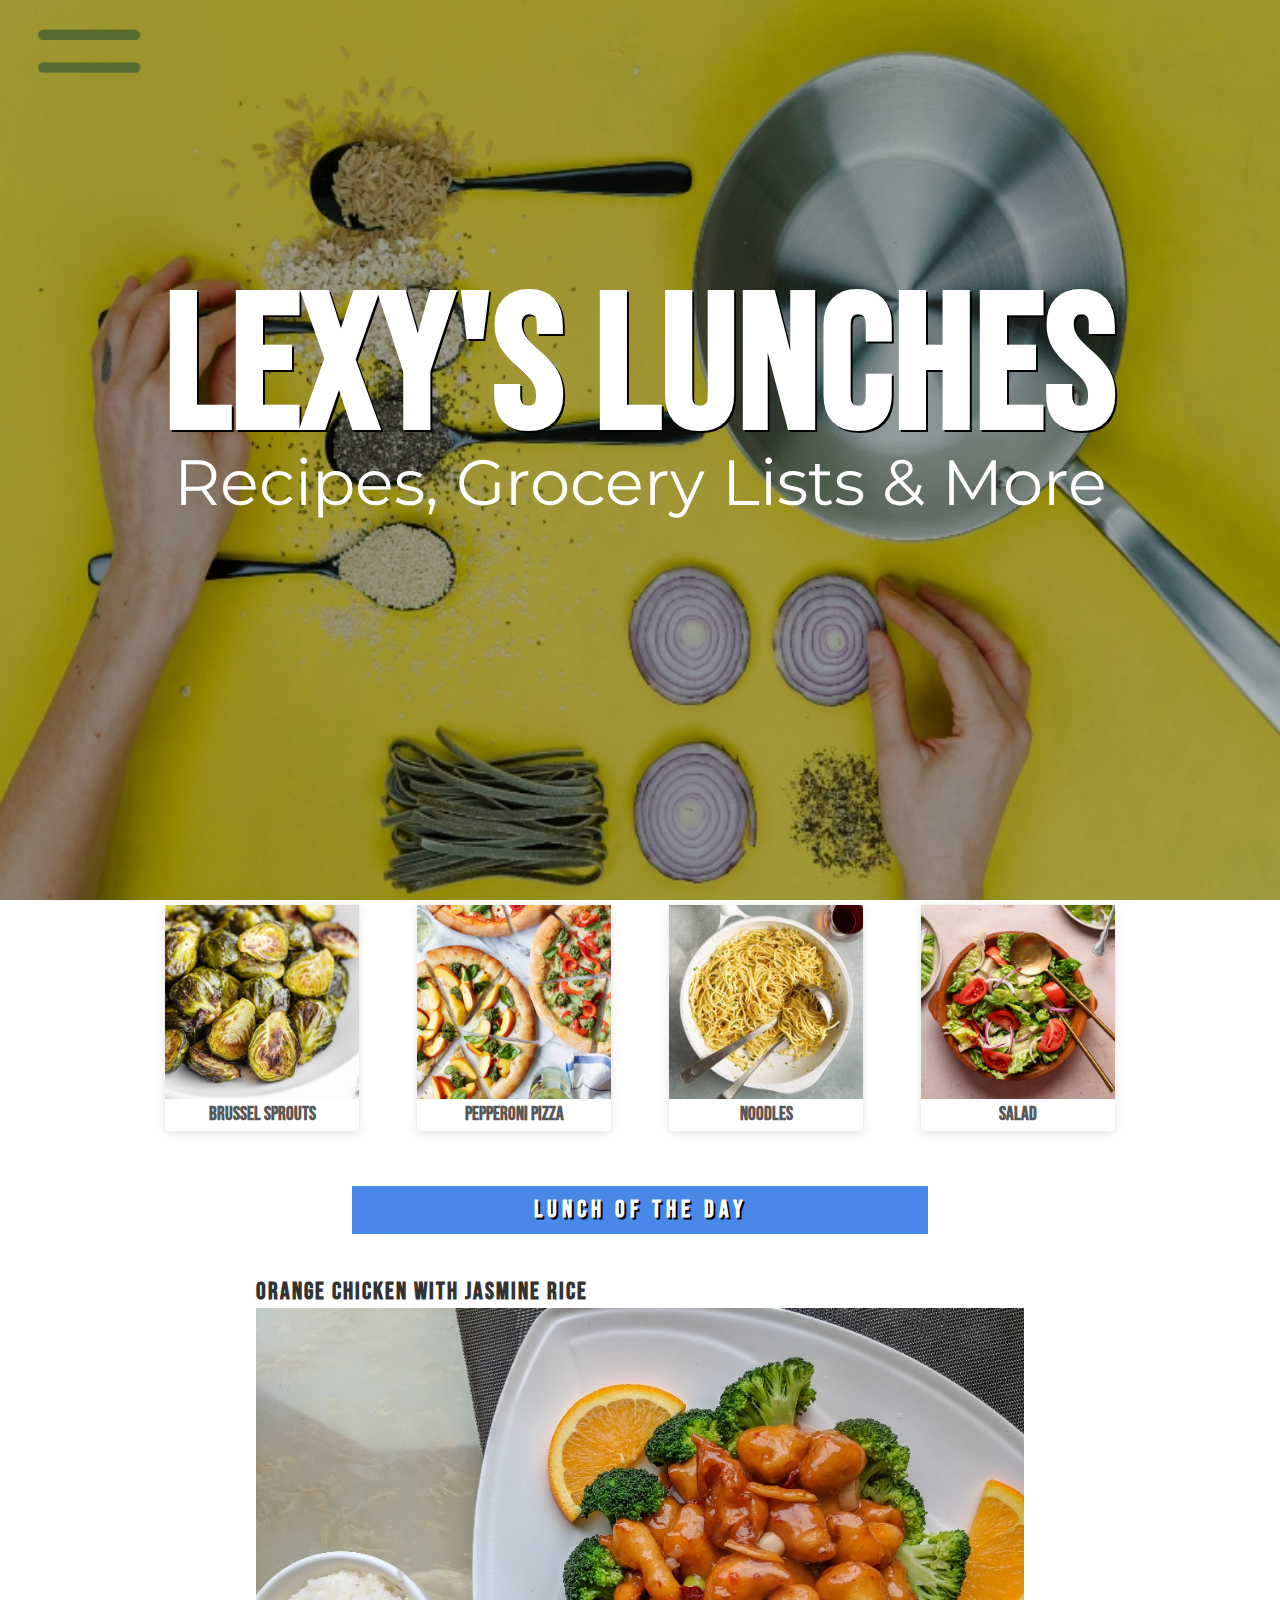
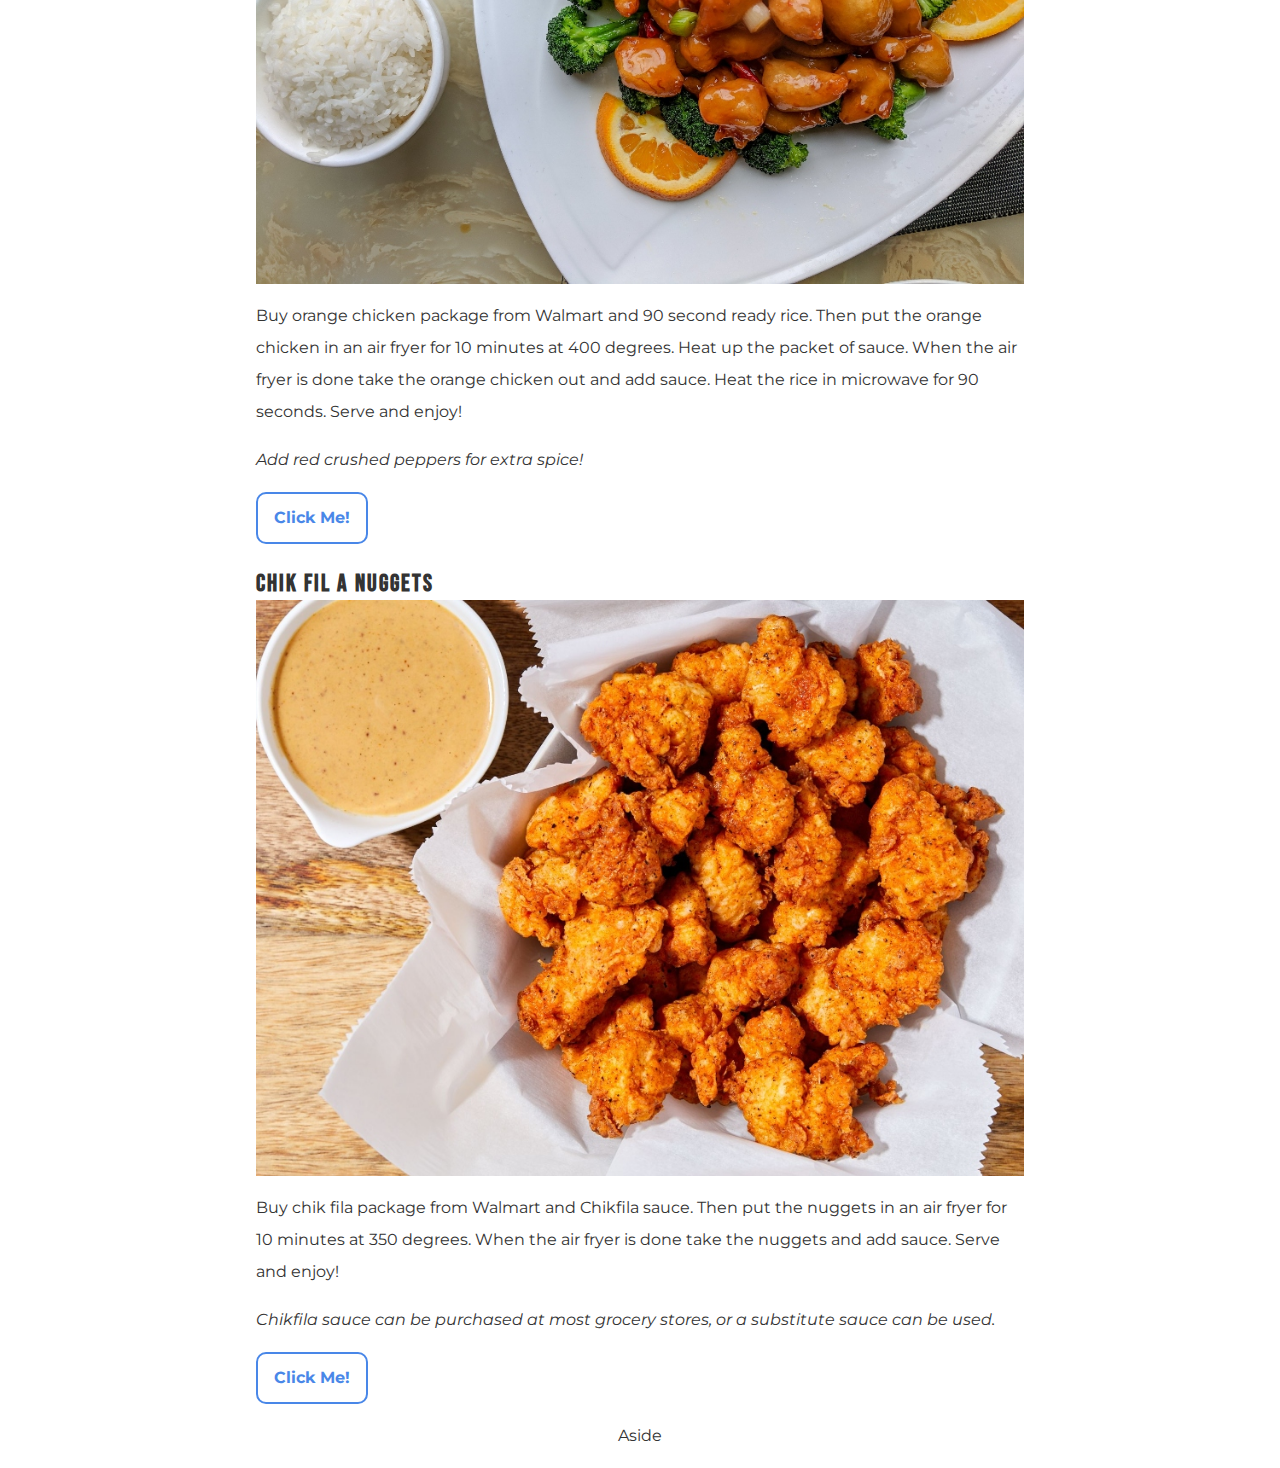
==== commit 63e452c3: "commit" ====
--- a/index.html
+++ b/index.html
@@ -26,101 +26,100 @@
 </head>
 
 <body>
-  <header class="menu-icon">
+  <div class="menu-icon">
     <svg viewbox="0 0 60 60" width="40px" height="40px">
       <line x1="5%" y1="50%" x2="95%" y2="50%" />
       <line x1="5%" y1="50%" x2="95%" y2="50%" />
     </svg>
+  </div>
+  <section class="hero">
+    <picture>
+      <source media="(min-width: 768px)" srcset="images/hero768.jpg" />
+      <source media="(min-width: 1920px)" srcset="images/hero1920.jpg" />
+      <source media="(min-width: 380px)" srcset="images/hero380.jpg" />
+      <img class="pot" src="images/hero768.jpg" alt="Pot and hand holding cooking utensils with spices" />
+    </picture>
+    <div class="hero-text">
+      <h1 class="title">Lexy's Lunches</h1>
+      <p class="subtitle">Recipes, Grocery Lists & More</p>
     </div>
-    <section class="hero">
-      <picture>
-        <source media="(min-width: 768px)" srcset="images/hero768.jpg" />
-        <source media="(min-width: 1920px)" srcset="images/hero1920.jpg" />
-        <source media="(min-width: 380px)" srcset="images/hero380.jpg" />
-        <img class="pot" src="images/hero768.jpg" alt="Pot and hand holding cooking utensils with spices" />
-      </picture>
-      <div class="hero-text">
-        <h1 class="title">Lexy's Lunches</h1>
-        <p class="subtitle">Recipes, Grocery Lists & More</p>
-      </div>
-    </section>
-    <div class="max">
-      <nav class="nav">
-
-        <ul class="menu">
-          <li><a class="page">Home</a></li>
-          <li><a class="page" href="about/">About</a></li>
-          <li><a class="page" href="contact/">Contact </a></li>
-        </ul>
-      </nav>
+  </section>
+  <header class="max">
+    <nav class="nav">
+      <ul class="menu">
+        <li><a class="page">Home</a></li>
+        <li><a class="page" href="about/">About</a></li>
+        <li><a class="page" href="contact/">Contact </a></li>
+      </ul>
+    </nav>
+  </header>
+  <section class="cards">
+    <div class="group">
+      <a class="card">
+        <img src="images/brussel-480.jpg" loading="lazy" alt="Air Friend Brussel Sprouts" width="480" height="480" />
+        <p class=" inner-text">Brussel Sprouts</p>
+      </a>
+      <a class="card">
+        <img src="images/pizza-card-480_.jpg" loading="lazy" alt="Pepperoni Pizza" width="480" height="480" />
+        <p class="inner-text">Pepperoni Pizza</p>
+      </a>
     </div>
-    <section class="cards">
-      <div class="group">
-        <a class="card">
-          <img src="images/brussel-480.jpg" loading="lazy" alt="Air Friend Brussel Sprouts" width="480" height="480" />
-          <p class=" inner-text">Brussel Sprouts</p>
-        </a>
-        <a class="card">
-          <img src="images/pizza-card-480_.jpg" loading="lazy" alt="Pepperoni Pizza" width="480" height="480" />
-          <p class="inner-text">Pepperoni Pizza</p>
-        </a>
-      </div>
-      <div class="group">
-        <a class="card">
-          <img src="images/noodles-card-480.jpg" loading="lazy" alt="Noodles" width="480" height="480" />
-          <p class="inner-text">Noodles</p>
-        </a>
-        <a class="card">
-          <img src="images/salad-card-480.jpg" loading="lazy" alt="Salad" width="480" height="480" />
-          <p class="inner-text">Salad</p>
-        </a>
-      </div>
-    </section>
-    <main>
-      <h2 class="lunch">LUNCH OF THE DAY</h2>
-      <article class="panel">
-        <h2>Orange Chicken with Jasmine Rice</h2>
-        <img class="left" src="images/orangechicken.jpg" alt="Plate of Orange Chicken with Rice" width="900"
-          height="675" />
-        <p>
-          Buy orange chicken package from Walmart and 90 second ready rice. Then
-          put the orange chicken in an air fryer for 10 minutes at 400 degrees.
-          Heat up the packet of sauce. When the air fryer is done take the
-          orange chicken out and add sauce. Heat the rice in microwave for 90
-          seconds. Serve and enjoy!
-        </p>
-        <p>
-          <em> Add red crushed peppers for extra spice! </em>
-        </p>
-        <a class="button">Click Me!</a>
-      </article>
-      <article class="panel">
-        <h2>Chik Fil A Nuggets</h2>
-        <img class="left" src="images/chicken900.jpg" alt="Chik fil a Chicken" width="900" height="675" />
-        <p>
-          Buy chik fila package from Walmart and Chikfila sauce. Then put the
-          nuggets in an air fryer for 10 minutes at 350 degrees. When the air
-          fryer is done take the nuggets and add sauce. Serve and enjoy!
-        </p>
-        <p>
-          <em>
-            Chikfila sauce can be purchased at most grocery stores, or a
-            substitute sauce can be used.
-          </em>
-        </p>
-        <a class="button">Click Me!</a>
-      </article>
-    </main>
-    <footer>
-      <aside>
-        <p>Aside</p>
-      </aside>
-    </footer>
-    <script>
-      document.querySelector(".menu-icon").addEventListener("click", function () {
-        this.parentElement.classList.toggle("close");
-      });
-    </script>
+    <div class="group">
+      <a class="card">
+        <img src="images/noodles-card-480.jpg" loading="lazy" alt="Noodles" width="480" height="480" />
+        <p class="inner-text">Noodles</p>
+      </a>
+      <a class="card">
+        <img src="images/salad-card-480.jpg" loading="lazy" alt="Salad" width="480" height="480" />
+        <p class="inner-text">Salad</p>
+      </a>
+    </div>
+  </section>
+  <main>
+    <h2 class="lunch">LUNCH OF THE DAY</h2>
+    <article class="panel">
+      <h2>Orange Chicken with Jasmine Rice</h2>
+      <img class="left" src="images/orangechicken.jpg" alt="Plate of Orange Chicken with Rice" width="900"
+        height="675" />
+      <p>
+        Buy orange chicken package from Walmart and 90 second ready rice. Then
+        put the orange chicken in an air fryer for 10 minutes at 400 degrees.
+        Heat up the packet of sauce. When the air fryer is done take the
+        orange chicken out and add sauce. Heat the rice in microwave for 90
+        seconds. Serve and enjoy!
+      </p>
+      <p>
+        <em> Add red crushed peppers for extra spice! </em>
+      </p>
+      <a class="button">Click Me!</a>
+    </article>
+    <article class="panel">
+      <h2>Chik Fil A Nuggets</h2>
+      <img class="left" src="images/chicken900.jpg" alt="Chik fil a Chicken" width="900" height="675" />
+      <p>
+        Buy chik fila package from Walmart and Chikfila sauce. Then put the
+        nuggets in an air fryer for 10 minutes at 350 degrees. When the air
+        fryer is done take the nuggets and add sauce. Serve and enjoy!
+      </p>
+      <p>
+        <em>
+          Chikfila sauce can be purchased at most grocery stores, or a
+          substitute sauce can be used.
+        </em>
+      </p>
+      <a class="button">Click Me!</a>
+    </article>
+  </main>
+  <footer>
+    <aside>
+      <p>Aside</p>
+    </aside>
+  </footer>
+  <script>
+    document.querySelector(".menu-icon").addEventListener("click", function () {
+      this.parentElement.classList.toggle("close");
+    });
+  </script>
 </body>
 
 </html>--- a/styles/main.css
+++ b/styles/main.css
@@ -175,7 +175,7 @@
   font-family: "Bebas Neue";
 }
 .hero-text {
-  width: 100%
+  width: 100%;
   height: 100%;
   display: flex;
   flex-direction: column;
